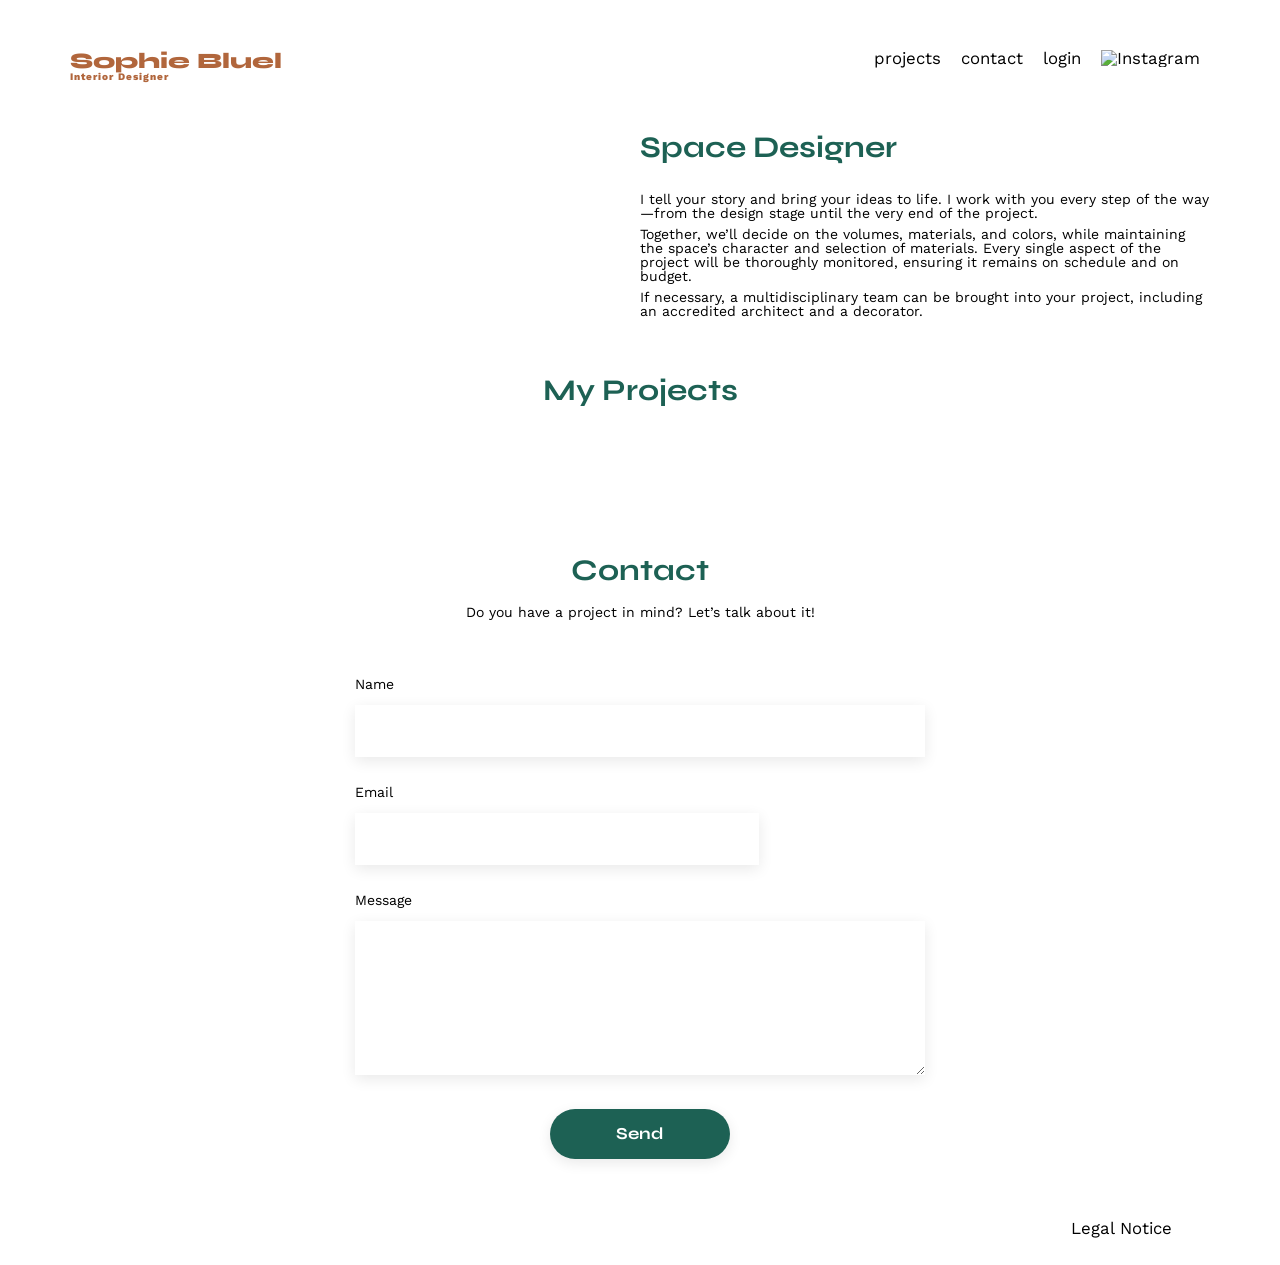
==== FrontEnd/index.html @ 91451af2 "edit button fix. Login/Logout button logic using javascript. Opening nad closing modal window, for n" ====
<!DOCTYPE html>
<html lang="en">
<head>
	<meta charset="UTF-8">
	<title>Sophie Bluel - Interior Designer</title>
	<meta name="viewport" content="width=device-width, initial-scale=1.0">
	<link rel="preconnect" href="https://fonts.googleapis.com">
	<link rel="preconnect" href="https://fonts.gstatic.com" crossorigin>
	<link href="https://fonts.googleapis.com/css2?family=Syne:wght@700;800&family=Work+Sans&display=swap" rel="stylesheet">
	<link rel="stylesheet" href="https://cdnjs.cloudflare.com/ajax/libs/font-awesome/6.2.1/css/all.min.css"
        integrity="sha512-MV7K8+y+gLIBoVD59lQIYicR65iaqukzvf/nwasF0nqhPay5w/9lJmVM2hMDcnK1OnMGCdVK+iQrJ7lzPJQd1w=="
        crossorigin="anonymous" referrerpolicy="no-referrer" />
	<meta name="description" content="">
	<link rel="stylesheet" href="./assets/style.css">
	<script type="module" src="scripts/works.js" defer></script>
	<script type="module" src="scripts/buttons.js" ></script>
	<script type="module" src="scripts/editing.js"></script>
	<script type="module" src="scripts/main.js" main.js></script>
</head>
<body>
<header>
	<h1>Sophie Bluel <span>Interior Designer</span></h1>
	<nav>
		<ul class="header-list">
			<li>projects</li>
			<li>contact</li>
			<li>login</li>
			<li><img src="./assets/icons/instagram.png" alt="Instagram"></li>
		</ul>
	</nav>
</header>
<main>
	<section id="introduction">
		<figure>
			<img src="./assets/images/sophie-bluel.png" alt="">
		</figure>
		<article>
			<h2>Space Designer</h2>
			<p>I tell your story and bring your ideas to life. I work with you every step of the way—from the design stage until the very end of the project.</p>
			<p>Together, we’ll decide on the volumes, materials, and colors, while maintaining the space’s character and selection of materials. Every single aspect of the project will be thoroughly monitored, ensuring it remains on schedule and on budget.</p>
			<p>If necessary, a multidisciplinary team can be brought into your project, including an accredited architect and a decorator.</p>
		</article>
	</section>
	<section id="portfolio">
		<div class="works-title">
			<h2>My Projects</h2>
		</div>
		<section class="filters">
		</section>
		<div class="gallery">
		</div>
	</section>
	<section id="contact">
		<h2>Contact</h2>
		<p>Do you have a project in mind? Let’s talk about it!</p>
		<form action="#" method="post">
			<label for="name">Name</label>
			<input type="text" name="name" id="name">
			<label for="email">Email</label>
			<input type="email" name="email" id="email">
			<label for="message">Message</label>
			<textarea name="message" id="message" cols="30" rows="10"></textarea>
			<input type="submit" value="Send">
		</form>
	</section>
	<section class="modal">
		<dialog class="modal-gallery">
			<div class="flex-right">
				<button class="btn-close">
					<i class="fas fa-times fa-lg"></i>
				</button>
			</div>
			<h2>Photo Gallery</h2>
			<hr>
			<div class="flex-center">
				<button class="add-photo">Add a photo</button>
			</div>
		</dialog>
		<dialog class="modal-add-photo">
			<div class="add-photo-nav">
				<div class="flex">
					<button class="back-to-gallery">&larr</button>
					<button class="btn-close">x</button>
				</div>
				<h2>Add a Photo</h2>
				<div class="choose-photo">
					<!-- To Do-->
				</div>
				<form action="#" method="post">
					<label for="title">Title</label>
					<input type="text" name="tile" id="title">
					<label for="category">Category</label>
					<select id="category-select" name="category-select">
						<!-- Fill Dynamically -->
					</select>
					<br>
					<button class="confirm">Confirm</button>
				</form>
			</div>
		</dialog>
	</section>
</main>

<footer>
	<nav>
		<ul>
			<li>Legal Notice</li>
		</ul>
	</nav>
</footer>
</body>
</html>
---- FrontEnd/assets/style.css ----
/* http://meyerweb.com/eric/tools/css/reset/
   v2.0 | 20110126
   License: none (public domain)
*/

html, body, div, span, applet, object, iframe,
h1, h2, h3, h4, h5, h6, p, blockquote, pre,
a, abbr, acronym, address, big, cite, code,
del, dfn, em, img, ins, kbd, q, s, samp,
small, strike, strong, sub, sup, tt, var,
b, u, i, center,
dl, dt, dd, ol, ul, li,
fieldset, form, label, legend,
table, caption, tbody, tfoot, thead, tr, th, td,
article, aside, canvas, details, embed,
figure, figcaption, footer, header, hgroup,
menu, nav, output, ruby, section, summary,
time, mark, audio, video {
	margin: 0;
	padding: 0;
	border: 0;
	font-size: 100%;
	font: inherit;
	vertical-align: baseline;
}
/* HTML5 display-role reset for older browsers */
article, aside, details, figcaption, figure,
footer, header, hgroup, menu, nav, section {
	display: block;
}
body {
	line-height: 1;
}
ol, ul {
	list-style: none;
}
blockquote, q {
	quotes: none;
}
blockquote:before, blockquote:after,
q:before, q:after {
	content: '';
	content: none;
}
table {
	border-collapse: collapse;
	border-spacing: 0;
}
/** end reset css**/
body {
	max-width: 1140px;
	margin:auto;
	font-family: 'Work Sans' ;
	font-size: 14px;
}
header {
	display: flex;
	justify-content: space-between;
	margin: 50px 0
}
section {
	margin: 50px 0
}

h1{
	display: flex;
	flex-direction: column;
	font-family: 'Syne';
	font-size: 22px;
	font-weight: 800;
	color: #B1663C
}

h1 > span {
	font-family: 'Work Sans';
	font-size:10px;
	letter-spacing: 0.1em;
;
}

h2{
	font-family: 'Syne';
	font-weight: 700;
	font-size: 30px;
	color: #1D6154
}
nav ul {
	display: flex;
	align-items: center;
	list-style-type: none;
}
nav li {
	padding: 0 10px;
	font-size: 1.2em;
}
.login {
	text-decoration: none;
}

li:hover {
	color: #B1663C;
}
#introduction {
	display: flex;
	align-items: center;
}
#introduction figure {
	flex: 1
}
#introduction img {
	display: block;
	margin: auto;
	width: 80%;
}

#introduction article {
	flex: 1
}
#introduction h2 {
	margin-bottom: 1em;
}

#introduction p {
	margin-bottom: 0.5em;
}
#portfolio h2 {
	text-align: center;
	margin-bottom: 1em;
}
.filters {
	display: flex;
	justify-content: center;
	gap: 10px;
}
.filters button {
	border-radius: 20px;
	border-color: #1D6154;
	padding: 10px;
	min-width: 100px;

    font-family: 'Syne';
	font-size:16px;
}

.clicked,
.add-photo {
	color: white;
	border-color: #1D6154;
	background-color: #1D6154;
}

.gallery {
	width: 100%;
	display: grid;
	grid-template-columns: 1fr 1fr 1fr;
	grid-column-gap: 20px;
	grid-row-gap: 20px;
}

.gallery img {
	width: 100%;

}
#contact {
	width: 50%;
margin: auto;
}
#login {
	width: 50%;
	margin-top: 100px;
	margin-left: auto;
	margin-right: auto;
	margin-bottom: 400px;
}
#contact > *,
#login > * {
	text-align: center;

}
#contact h2 {
	margin-bottom: 20px;
}
#login h2 {
	margin-left: -30%;
}
#contact form,
#login form {
	text-align: left;
	margin-top:30px;
	display: flex;
	flex-direction: column;
}

#contact input,
#login input {
	height: 50px;
	font-size: 1.2em;
	border: none;
	box-shadow: 0px 4px 14px rgba(0, 0, 0, 0.09);
}
#contact label,
#login label {
	margin: 2em 0 1em 0;
}
#contact textarea {
	border: none;
	box-shadow: 0px 4px 14px rgba(0, 0, 0, 0.09);
}

input[type="submit"]{
	font-family: 'Syne';
	font-weight: 700;
	color: white;
	background-color: #1D6154;
	margin : 2em auto ;
	width: 180px;
	text-align: center;
	border-radius: 60px ;
}

#submit {
	margin-left: 20%;
}

#email,
#password {
	width: 400px;
}

.forgot-password {
	text-align: center;
	font-family: 'Syne';
	color: #1D6154;
	margin-left: -30%;
}

footer nav ul {
	display: flex;
	justify-content: flex-end;
	margin: 2em
}

.error-msg {
	color: red;
	font-family: 'Work Sans';
	font-size: 15px;
	margin-top: 20px;
	margin-left: 80px;
}

.edit-header {
	display: flex;
	justify-content: center;
	gap: 20px;
	background-color: black;
	color: white;
	margin-top: 10px;
	padding-top: 20px;
	min-height: 40px;
	font-size: 16px;
}

.works-title {
	position: relative;
	text-align: center;
}

.works-title h2 {
	text-align: cetner;
}

.edit-div {
	position: absolute;
	right: 360px;
	top: 50%;
	transform: translateY(-60%);
}

.btn-edit {
	font-size: 15px;
	margin-left: 10px;
	margin-bottom: 20px;
	border: none;
	background: none;
	cursor: default;
}

.icon-edit {
	margin-left: auto;
	font-size: 18px;
	color: black;
}

.hidden {
	display: none;
}

.modal {
	padding: 0;
	margin: 0;
}

.modal-gallery,
.modal-add-photo {
	width: 700px;
	padding-top: 0;
	padding-bottom: 0;
	margin-top: 0;
	margin-bottom: 0;
	min-height: 800px;
	position: absolute;
	top: 20%;
	background-color: white;
	border: 1px solid;
	border-radius: 20px;
	z-index: 2;
}

.btn-close {
	border: none;
	background: none;
	cursor: default;
	margin: 10px;
	box-sizing: border-box;

}

.flex-right {
	display: flex;
	align-items: center;
	justify-content:flex-end;
}

.flex-center {
	display: flex;
	align-items: center;
	justify-content: center;
}

.modal h2 {
	text-align: center;
}

.flex-center {
	margin-top: 20px;
	margin-bottom: 20px;
	padding: 20px;
	border-radius: 10px;
}
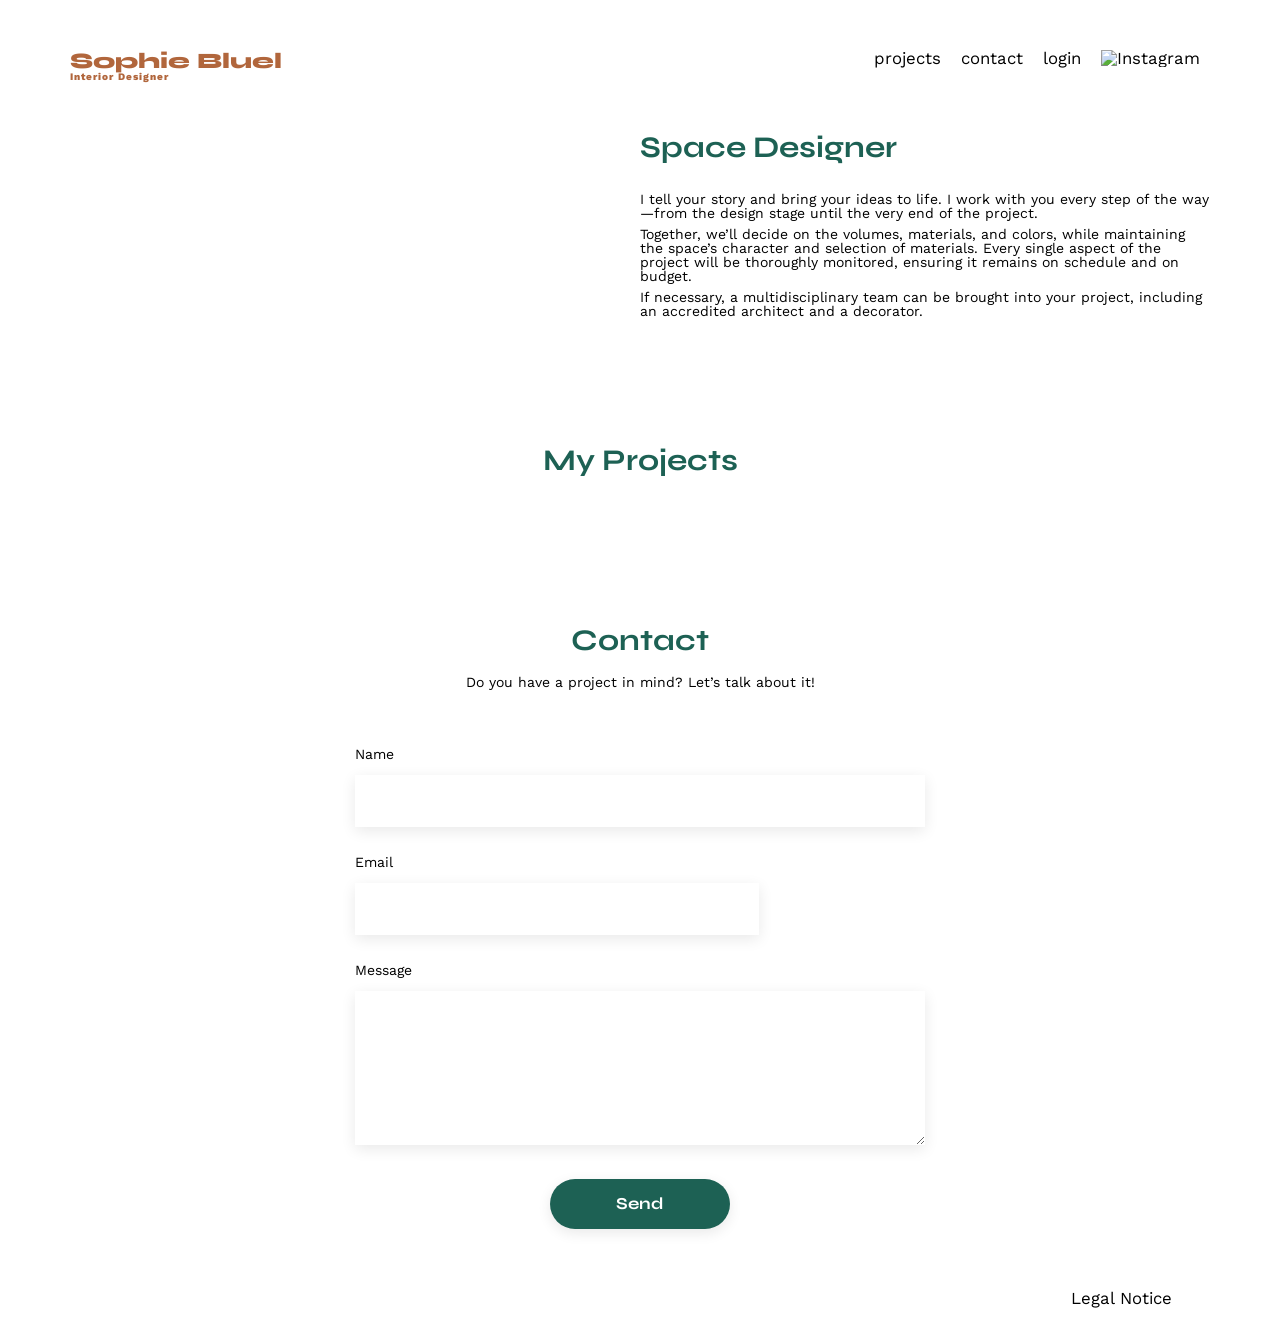
==== commit 8d6b2c79: "fix modal" ====
--- a/FrontEnd/index.html
+++ b/FrontEnd/index.html
@@ -63,41 +63,41 @@
 			<input type="submit" value="Send">
 		</form>
 	</section>
-	<section class="modal">
-		<dialog class="modal-gallery">
-			<div class="flex-right">
-				<button class="btn-close">
-					<i class="fas fa-times fa-lg"></i>
-				</button>
+	<section id="modal" class="modal-overlay">
+		<div class="modal-box">
+			<div class="modal-gallery">
+				<button id="btn-close" class="modal-close">x</button>
+				<h2>Photo Gallery</h2>
+				<hr>
+				<div class="btn-container">
+					<button class="btn-add-photo">Add a photo</button>
+				</div>
 			</div>
-			<h2>Photo Gallery</h2>
-			<hr>
-			<div class="flex-center">
-				<button class="add-photo">Add a photo</button>
+			<div class="modal-add-photo">
+				<div class="add-photo-nav">
+					<div class="modal-header">
+						<button class="back-to-gallery">&larr</button>
+						<button class="btn-close">x</button>
+					</div>
+					<div class="btn-container">
+						<h2>Add a Photo</h2>
+					</div>
+					<div class="choose-photo">
+						<!-- To Do-->
+					</div>
+					<form action="#" method="post">
+						<label for="title">Title</label>
+						<input type="text" name="tile" id="title">
+						<label for="category">Category</label>
+						<select id="category-select" name="category-select">
+							<!-- Fill Dynamically -->
+						</select>
+						<br>
+						<button class="confirm">Confirm</button>
+					</form>
+				</div>
 			</div>
-		</dialog>
-		<dialog class="modal-add-photo">
-			<div class="add-photo-nav">
-				<div class="flex">
-					<button class="back-to-gallery">&larr</button>
-					<button class="btn-close">x</button>
-				</div>
-				<h2>Add a Photo</h2>
-				<div class="choose-photo">
-					<!-- To Do-->
-				</div>
-				<form action="#" method="post">
-					<label for="title">Title</label>
-					<input type="text" name="tile" id="title">
-					<label for="category">Category</label>
-					<select id="category-select" name="category-select">
-						<!-- Fill Dynamically -->
-					</select>
-					<br>
-					<button class="confirm">Confirm</button>
-				</form>
-			</div>
-		</dialog>
+		</div>
 	</section>
 </main>
 
--- a/FrontEnd/assets/style.css
+++ b/FrontEnd/assets/style.css
@@ -123,6 +123,10 @@
 #introduction p {
 	margin-bottom: 0.5em;
 }
+#portfolio {
+	margin-top: 120px;
+}
+
 #portfolio h2 {
 	text-align: center;
 	margin-bottom: 1em;
@@ -291,59 +295,72 @@
 	color: black;
 }
 
+.extra-margin-bottom {
+	margin-bottom: 80px;;
+}
+
+/** Modal **/
+.modal-overlay {
+	display: none;
+	position: fixed;
+	left: 0;
+	top: 0;
+	width: 100%;
+	height: 100%;
+	background: rgba(0, 0, 0, 0.5);
+}
+
+/* Show the modal */
+.modal-overlay.show {
+	display: block;
+}
+
+/* The modal box */
+.modal-box {
+	background-color: white;
+	width: 90%;
+	max-width: 700px;
+	margin: 600px auto;
+	padding: 20px;
+	border-radius: 10px;
+	position: relative;
+}
+
+/* close button */
+.modal-close {
+	position: absolute;
+	right: 12px;
+	top: 8px;
+	font-size: 24px;
+	border: none;
+	background: none;
+	cursor: pointer;
+}
+
 .hidden {
 	display: none;
 }
 
-.modal {
-	padding: 0;
-	margin: 0;
-}
-
-.modal-gallery,
-.modal-add-photo {
-	width: 700px;
-	padding-top: 0;
-	padding-bottom: 0;
-	margin-top: 0;
-	margin-bottom: 0;
-	min-height: 800px;
-	position: absolute;
-	top: 20%;
-	background-color: white;
-	border: 1px solid;
-	border-radius: 20px;
-	z-index: 2;
-}
-
-.btn-close {
-	border: none;
-	background: none;
-	cursor: default;
-	margin: 10px;
-	box-sizing: border-box;
-
-}
-
-.flex-right {
-	display: flex;
-	align-items: center;
-	justify-content:flex-end;
-}
-
-.flex-center {
-	display: flex;
-	align-items: center;
+.btn-add-photo {
+	font-family: 'Syne';
+	font-weight: 700;
+	color: white;
+	background-color: #1D6154;
+	margin : 2em auto ;
+	width: 180px;
+	text-align: center;
+	border-radius: 60px ;
+}
+
+.btn-container {
+	display: flex;
 	justify-content: center;
-}
-
-.modal h2 {
-	text-align: center;
-}
-
-.flex-center {
-	margin-top: 20px;
-	margin-bottom: 20px;
-	padding: 20px;
-	border-radius: 10px;
+	height: 100px;
+}
+
+#modal h2 {
+	text-align: center;
+	color: black;
+	margin-bottom: 40px;
+	margin-top: 40px;
 }
